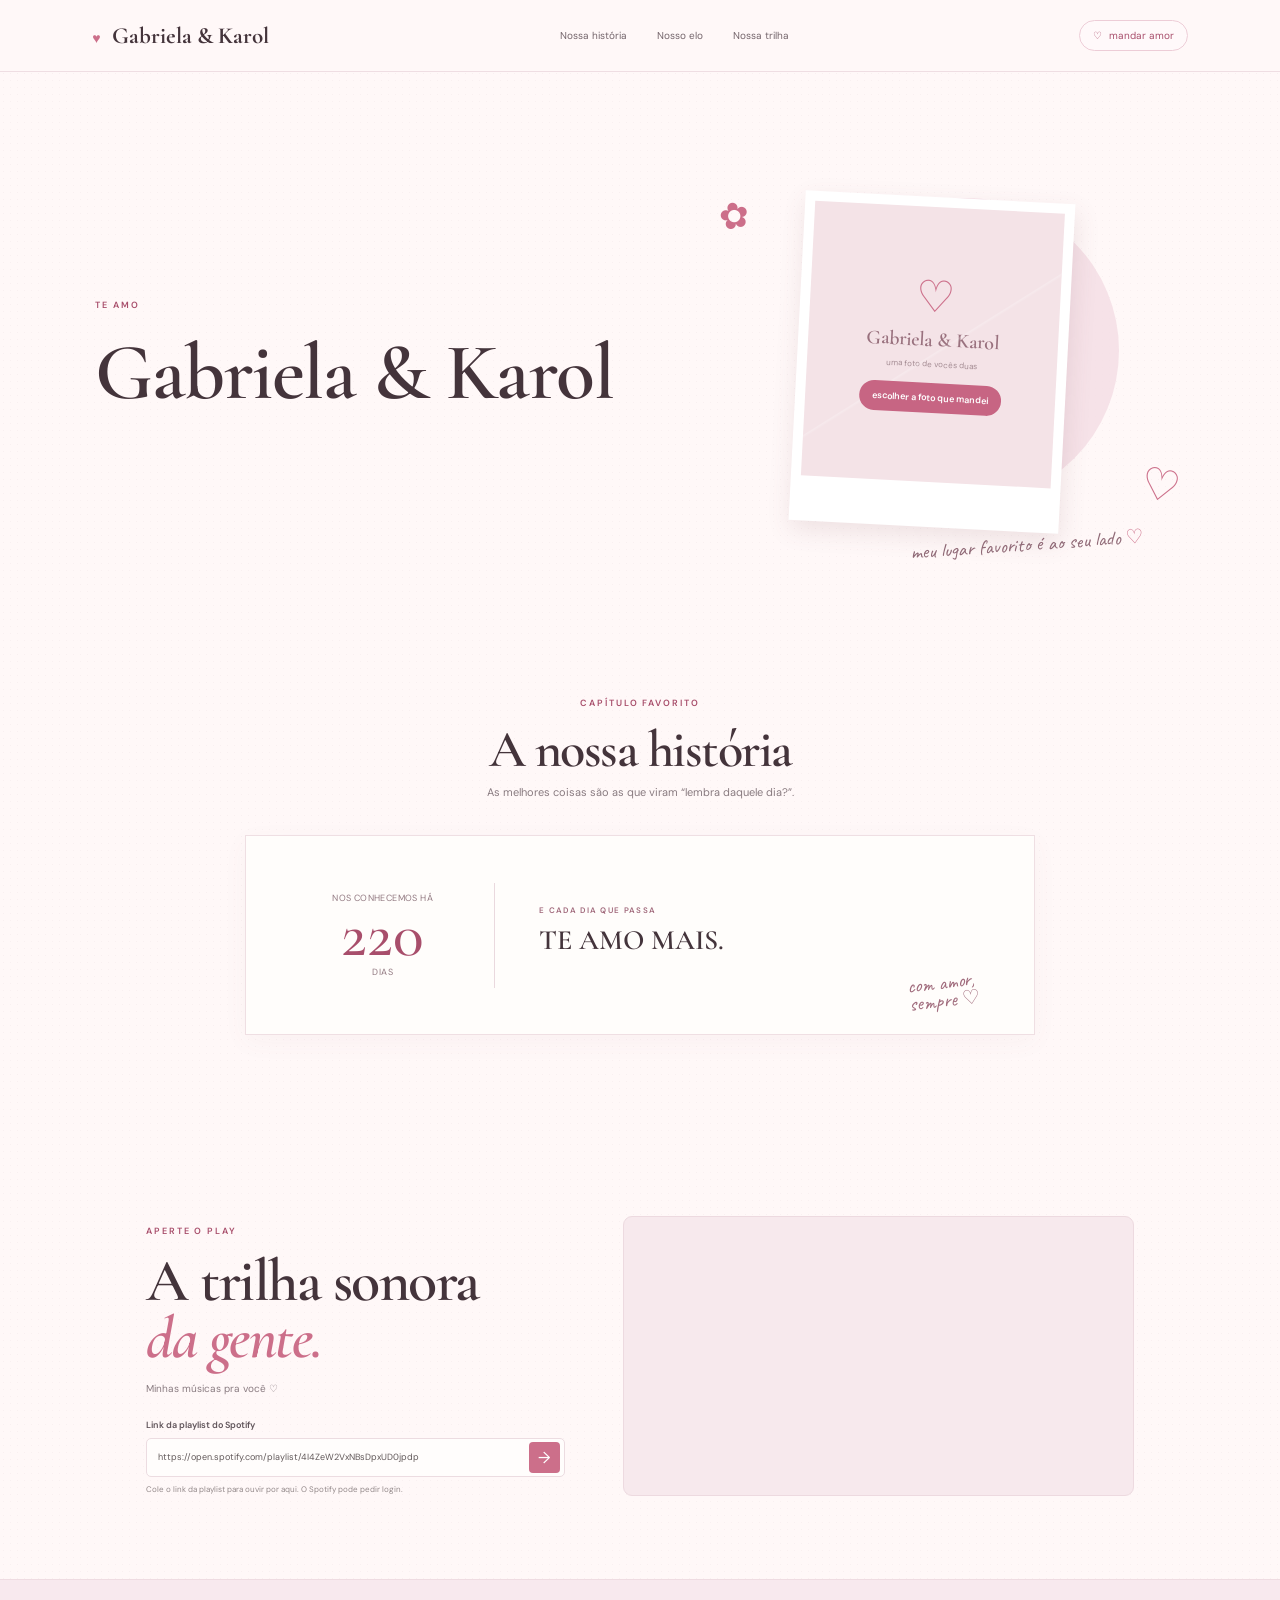
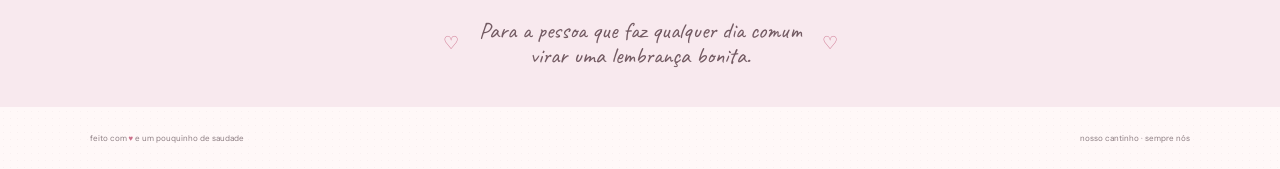
==== index.html @ 45f1d8fd "Create romantic couple mini-site" ====
<!doctype html>
<html lang="pt-BR">
  <head>
    <meta charset="UTF-8" />
    <meta name="viewport" content="width=device-width, initial-scale=1.0" />
    <meta name="theme-color" content="#fff8fb" />
    <meta name="description" content="Um cantinho fofo para celebrar a história da Gabriela e da Karol e ouvir música juntinhas." />
    <title>Gabriela &amp; Karol ♡</title>
    <link rel="preconnect" href="https://fonts.googleapis.com" />
    <link rel="preconnect" href="https://fonts.gstatic.com" crossorigin />
    <link href="https://fonts.googleapis.com/css2?family=Caveat:wght@500;600&family=Cormorant+Garamond:wght@500;600;700&family=DM+Sans:wght@400;500;600;700&display=swap" rel="stylesheet" />
    <link rel="stylesheet" href="style.css" />
    <link rel="stylesheet" href="photo-setup.css" />
    <script src="app.js" defer></script>
  </head>
  <body>
    <header class="topbar">
      <a class="brand" href="#inicio" aria-label="Gabriela e Karol, início"><span class="brand-heart">♥</span> Gabriela &amp; Karol</a>
      <nav aria-label="Navegação principal">
        <a href="#historia">Nossa história</a>
        <a href="elo.html">Nosso elo</a>
        <a href="#musica">Nossa trilha</a>
      </nav>
      <button class="sound-toggle" id="heartButton" type="button" aria-label="Enviar um coração">♡ <span>mandar amor</span></button>
    </header>

    <main>
      <section class="hero" id="inicio">
        <div class="hero-copy">
          <span class="eyebrow">te amo</span>
          <h1>Gabriela &amp; Karol</h1>
        </div>
        <div class="hero-art" aria-label="Moldura de foto do casal">
          <div class="sun-shape"></div>
          <div class="photo-frame">
            <img id="heroPhoto" alt="Gabriela e Karol juntas" />
            <div class="photo-placeholder" id="photoPlaceholder"><span>♡</span><strong>Gabriela &amp; Karol</strong><small>uma foto de vocês duas</small><label class="photo-setup" for="photoUpload">escolher a foto que mandei</label><input id="photoUpload" type="file" accept="image/*" hidden /></div>
          </div>
          <span class="float-doodle doodle-one">✿</span><span class="float-doodle doodle-two">♡</span>
          <div class="photo-caption">meu lugar favorito é ao seu lado <span>♡</span></div>
        </div>
      </section>

      <section class="story section-wrap" id="historia">
        <div class="section-heading">
          <span class="eyebrow">capítulo favorito</span>
          <h2>A nossa história</h2>
          <p>As melhores coisas são as que viram “lembra daquele dia?”.</p>
        </div>
        <div class="story-card">
          <div class="story-date"><span>NOS CONHECEMOS HÁ</span><strong id="daysTogether">∞</strong><span>DIAS</span></div>
          <div class="story-divider"></div>
          <div class="story-edit">
            <span class="mini-label">E CADA DIA QUE PASSA</span>
            <h3>TE AMO MAIS.</h3>
          </div>
          <span class="story-scribble">com amor,<br />sempre ♡</span>
        </div>
      </section>

      <section class="music-section section-wrap" id="musica">
        <div class="music-copy"><span class="eyebrow">aperte o play</span><h2>A trilha sonora<br /><em>da gente.</em></h2><p>Minhas músicas pra você ♡</p>
          <label class="playlist-label" for="playlistUrl">Link da playlist do Spotify</label>
          <div class="playlist-input"><input id="playlistUrl" type="url" value="https://open.spotify.com/playlist/4I4ZeW2VxNBsDpxUD0jpdp" placeholder="https://open.spotify.com/playlist/..." /><button id="loadPlaylist" type="button" aria-label="Carregar playlist">→</button></div>
          <small class="music-note">Cole o link da playlist para ouvir por aqui. O Spotify pode pedir login.</small>
        </div>
        <div class="spotify-card" id="spotifyCard">
          <div class="vinyl"><div class="vinyl-center">♡</div></div>
          <div class="spotify-empty"><span>♫</span><strong>uma música para nós</strong><small>a playlist de vocês aparece aqui</small></div>
          <div class="spotify-embed" id="spotifyEmbed"></div>
        </div>
      </section>

      <section class="little-note"><span>♡</span><p>Para a pessoa que faz qualquer dia comum<br />virar uma lembrança bonita.</p><span>♡</span></section>
    </main>

    <footer><span>feito com <b>♥</b> e um pouquinho de saudade</span><span>nosso cantinho · sempre nós</span></footer>
    <div class="toast" id="toast" role="status" aria-live="polite"></div>
  </body>
</html>
---- style.css ----
:root{font-family:'DM Sans',sans-serif;color:#44343b;background:#fff8f8;font-synthesis:none;text-rendering:optimizeLegibility;--ink:#44343b;--muted:#897b80;--pink:#cc6f8a;--berry:#a84e6b;--paper:#fff8f8;--blush:#f8e6eb;--line:#ead9de;--serif:'Cormorant Garamond',Georgia,serif;--hand:'Caveat',cursive}
*{box-sizing:border-box}html{scroll-behavior:smooth;scroll-padding-top:76px}body{margin:0;min-width:320px;background-color:var(--paper);background-image:radial-gradient(#8b67730d .7px,transparent .7px);background-size:7px 7px}button,input{font:inherit}button{cursor:pointer}
.topbar{height:72px;padding:0 7.2%;display:flex;align-items:center;justify-content:space-between;border-bottom:1px solid #efdee3;background:#fff8f8ed;position:sticky;top:0;z-index:5;backdrop-filter:blur(8px)}.brand{color:var(--ink);font:700 23px var(--serif);text-decoration:none}.brand-heart{color:var(--pink);font:14px 'DM Sans',sans-serif;margin-right:7px}.topbar nav{display:flex;gap:30px}.topbar nav a{color:#74656b;font-size:10px;text-decoration:none}.topbar nav a:hover{color:var(--berry)}.sound-toggle{border:1px solid #edcdd7;border-radius:20px;background:#fff9fa;color:var(--berry);padding:8px 13px;font-size:10px}.sound-toggle span{margin-left:4px}
.hero{max-width:1180px;min-height:570px;margin:auto;padding:75px 45px 66px;display:grid;grid-template-columns:1fr .95fr;align-items:center;gap:50px;overflow:hidden}.eyebrow{color:var(--berry);font-size:9px;font-weight:600;letter-spacing:1.9px;text-transform:uppercase}.sparkle{font-size:13px;margin-right:6px}.hero h1,.section-heading h2,.music-copy h2{font-family:var(--serif);font-weight:600;letter-spacing:-1.5px}.hero h1{font-size:clamp(55px,6.6vw,80px);line-height:.98;margin:21px 0 18px}.hero h1 em,.music-copy h2 em{color:var(--pink);font-weight:600}.hero-copy>p{max-width:390px;color:var(--muted);font-size:12px;line-height:1.85;margin:0 0 25px}.button{display:inline-flex;align-items:center;gap:22px;padding:13px 16px;border:0;border-radius:5px;text-decoration:none;font-size:10px;font-weight:600;transition:transform .2s,box-shadow .2s}.button:hover{transform:translateY(-2px);box-shadow:0 6px 15px #8e50601c}.button-primary{background:var(--pink);color:white}.button-primary:hover{background:var(--berry)}.hero-note{margin-top:30px;color:#987b85;font:19px var(--hand)}.tiny-heart{color:var(--pink);margin-right:5px}
.hero-art{height:390px;position:relative;display:grid;place-items:center}.sun-shape{position:absolute;width:305px;height:305px;border-radius:50%;background:#f5dfe6;right:13%;top:8%;opacity:.85}.photo-frame{width:min(270px,72%);height:330px;position:relative;z-index:1;background:#fff;padding:10px 10px 45px;box-shadow:2px 9px 24px #75445120;transform:rotate(3deg)}.photo-frame img{display:none;width:100%;height:100%;object-fit:cover;filter:saturate(.88)}.photo-frame.has-photo img{display:block}.photo-frame.has-photo .photo-placeholder{display:none}.photo-placeholder{height:100%;background:#f4e3e7;display:flex;flex-direction:column;justify-content:center;align-items:center;color:#99717e;position:relative;overflow:hidden}.photo-placeholder::before{content:'';position:absolute;inset:0;background:linear-gradient(145deg,transparent 52%,#fff7 52.3%,transparent 53%);opacity:.5}.photo-placeholder>span{font:44px var(--serif);line-height:1;color:var(--pink)}.photo-placeholder strong{font:600 20px var(--serif);margin-top:8px}.photo-placeholder small{font-size:8px;margin-top:7px;color:#a38b92}.upload-button{position:absolute;right:15px;bottom:11px;width:25px;height:25px;border:0;border-radius:50%;display:grid;place-items:center;background:#f8e5eb;color:var(--berry);font-size:16px;cursor:pointer}.float-doodle{position:absolute;z-index:2;color:var(--pink);font-family:var(--hand)}.doodle-one{top:26px;left:8%;font-size:36px;transform:rotate(-12deg)}.doodle-two{right:1%;bottom:44px;font-size:44px;transform:rotate(12deg)}.photo-caption{position:absolute;bottom:0;right:8%;color:#916b78;font:20px var(--hand);transform:rotate(-4deg)}.photo-caption span{color:var(--pink)}
.section-wrap{max-width:1060px;margin:auto;padding:75px 36px}.story{padding-top:48px}.section-heading{text-align:center}.section-heading h2{font-size:52px;line-height:1;margin:13px 0 9px}.section-heading>p{color:var(--muted);font-size:11px;margin:0}.story-card{max-width:790px;min-height:200px;margin:36px auto 23px;padding:30px 7%;border:1px solid #efdfe3;background:#fffdfb;box-shadow:0 7px 24px #8953620b;display:flex;align-items:center;gap:44px;position:relative}.story-date{min-width:135px;display:flex;flex-direction:column;align-items:center;color:#927981}.story-date span{font-size:9px;letter-spacing:.4px}.story-date strong{font:500 64px/.98 var(--serif);color:var(--berry)}.story-divider{height:105px;width:1px;background:#ead9de}.story-edit .mini-label,.mini-label{display:block;color:#a26b7d;font-size:8px;font-weight:600;letter-spacing:1.3px;text-transform:uppercase}.story-edit h3{font:600 28px/1.1 var(--serif);margin:10px 0}.story-edit label{display:block;color:var(--muted);font-size:9px;margin:10px 0 4px}.story-edit input{border:1px solid #ecdce1;border-radius:4px;padding:6px 8px;color:#62545a;font-size:10px;background:#fff9fa}.story-scribble{position:absolute;right:7%;bottom:24px;color:#a06b7c;font:20px/.9 var(--hand);transform:rotate(-7deg)}.memory-row{max-width:790px;margin:auto;display:grid;grid-template-columns:repeat(3,1fr);gap:14px}.memory-card{min-height:135px;padding:18px 17px;border-radius:3px;position:relative;box-shadow:1px 3px 8px #69424d0a}.memory-pink{background:#f9e9ee}.memory-yellow{background:#fdf0f2}.memory-lilac{background:#f3eaf0}.memory-icon{position:absolute;right:14px;top:12px;color:#bc7185;font-size:14px}.memory-card .mini-label{font-size:7px}.memory-card p{font:600 19px/1.17 var(--serif);margin:14px 0 0;color:#51434a}
.games-section{background:#f8e9ee;border-top:1px solid #efdce2;border-bottom:1px solid #efdce2}.games-section .section-wrap{padding-top:69px;padding-bottom:70px}.games-heading{margin-bottom:32px}.games-heading h2{font-size:48px}.game-layout{max-width:790px;margin:auto;display:grid;grid-template-columns:1fr 200px;gap:15px}.quiz-card,.score-card{padding:23px;border:1px solid #eddee2;border-radius:7px;background:#fffdfc;box-shadow:0 5px 16px #80505d0c}.quiz-topline{display:flex;justify-content:space-between;align-items:center}.quiz-tag{color:var(--berry);font-size:8px;font-weight:600;letter-spacing:1.4px}.quiz-count{color:#95858a;font-size:9px}.progress-track{height:3px;margin:12px 0 18px;background:#f2e7ea;border-radius:3px}.progress-track span{display:block;height:100%;width:20%;background:var(--pink);border-radius:3px;transition:width .3s}.quiz-card h3{font:600 26px/1.14 var(--serif);margin:0 0 16px}.answer-list{display:grid;grid-template-columns:1fr 1fr;gap:8px}.answer-option{min-height:41px;padding:10px 11px;border:1px solid #eee1e5;border-radius:5px;background:#fff;color:#6b5b62;text-align:left;font-size:9px;transition:background .15s,border-color .15s}.answer-option:hover{border-color:#dba7b6;background:#fff7f9}.answer-option.selected{border-color:var(--pink);background:#f9e9ee;color:#8c5063}.answer-option.correct{border-color:#a6b49b;background:#eff3ed;color:#56694e}.answer-option.wrong{border-color:#d1a09a;background:#f8eeec;color:#965c55}.quiz-footer{display:flex;justify-content:space-between;align-items:center;margin-top:17px;padding-top:12px;border-top:1px solid #f1e7ea}.quiz-footer>span{color:#92858a;font-size:8px}.next-button{padding:7px 10px;border:0;border-radius:4px;background:#f7e7ec;color:var(--berry);font-size:9px;font-weight:600}.next-button:disabled{opacity:.45;cursor:not-allowed}.next-button span{margin-left:5px}.result-message{font:600 21px/1.2 var(--serif);color:#70545e}.score-card{position:relative;display:flex;flex-direction:column;justify-content:center;background:#f4e1e7;border-color:#ecd8df}.score-heart{position:absolute;right:14px;top:12px;color:var(--pink);font-size:20px}.score-number{margin-top:8px;color:#805360;font:500 60px/1 var(--serif)}.score-number small{color:#97888c;font:11px 'DM Sans',sans-serif}.score-card p{margin:4px 0 14px;color:#83747a;font-size:8px;line-height:1.6}.text-button{padding:0 0 3px;border:0;border-bottom:1px solid #d6aeb9;background:transparent;color:var(--berry);font-size:8px}.date-game{max-width:790px;margin:15px auto 0;padding:17px 18px;display:flex;align-items:center;justify-content:space-between;gap:14px;border:1px solid #efdee3;border-radius:6px;background:#fffafa}.date-game h3{margin:5px 0;font:600 24px var(--serif)}.date-game p{margin:0;color:var(--muted);font-size:9px}.date-result{max-width:190px;color:#956273;font:20px var(--hand);text-align:center}.button-dark{background:#57454d;color:#fff9fa;padding:11px 13px;font-size:9px;white-space:nowrap}.button-dark:hover{background:#765966}
.music-section{display:grid;grid-template-columns:.9fr 1.1fr;align-items:center;gap:58px;padding-top:83px;padding-bottom:83px}.music-copy h2{font-size:60px;line-height:.94;margin:14px 0}.music-copy>p{max-width:330px;margin:0 0 21px;color:var(--muted);font-size:10px;line-height:1.8}.playlist-label{display:block;margin-bottom:7px;color:#60545a;font-size:9px;font-weight:600}.playlist-input{height:39px;padding:3px 4px;display:flex;border:1px solid #ecdce1;border-radius:5px;background:#fffdfc}.playlist-input input{flex:1;min-width:0;padding:0 7px;border:0;outline:0;background:transparent;color:#62595a;font-size:9px}.playlist-input button{width:31px;border:0;border-radius:4px;background:var(--pink);color:white;font-size:16px}.music-note{display:block;margin-top:7px;color:#93898a;font-size:8px}.spotify-card{min-height:280px;padding:22px;position:relative;overflow:hidden;display:grid;place-items:center;background:#f7e9ed;border:1px solid #eddae0;border-radius:9px}.vinyl{position:absolute;top:-35px;right:-18px;width:190px;height:190px;border-radius:50%;background:repeating-radial-gradient(circle,#49383e 0,#49383e 2px,#5b4b50 3px,#49383e 4px);opacity:.1}.vinyl-center{position:absolute;top:50%;left:50%;width:50px;height:50px;display:grid;place-items:center;border-radius:50%;background:var(--pink);color:white;transform:translate(-50%,-50%)}.spotify-empty{z-index:1;display:flex;flex-direction:column;align-items:center;color:#755660}.spotify-empty>span{color:var(--pink);font-size:25px}.spotify-empty strong{margin-top:6px;font:600 23px var(--serif)}.spotify-empty small{margin-top:4px;color:#918486;font-size:8px}.spotify-embed{position:absolute;inset:0;z-index:2}.spotify-embed iframe{width:100%;height:100%;border:0;border-radius:9px}.spotify-card.has-embed .spotify-empty,.spotify-card.has-embed .vinyl{display:none}.little-note{padding:38px 20px;display:flex;align-items:center;justify-content:center;gap:20px;background:#f8e9ee;border-top:1px solid #efdce2;text-align:center;color:#725a62}.little-note>span{color:var(--pink);font-size:18px}.little-note p{margin:0;font:23px/1.1 var(--hand)}footer{min-height:62px;padding:14px 7%;display:flex;align-items:center;justify-content:space-between;color:#8d7e83;font-size:8px}footer b{color:var(--pink)}
.toast{position:fixed;z-index:8;left:50%;bottom:22px;padding:10px 15px;border-radius:20px;background:#57454d;color:white;font-size:10px;opacity:0;pointer-events:none;transform:translate(-50%,15px);transition:.2s}.toast.show{opacity:1;transform:translate(-50%,0)}.floating-heart{position:fixed;z-index:7;color:var(--pink);pointer-events:none;animation:float-up 1.5s ease-out forwards;font-size:20px}@keyframes float-up{to{transform:translateY(-100px) scale(1.5);opacity:0}}
@media(max-width:720px){.topbar{height:61px;padding:0 5%}.topbar nav{gap:14px}.topbar nav a{font-size:9px}.topbar nav a:first-child{display:none}.sound-toggle{padding:7px 10px}.sound-toggle span{display:none}.hero{min-height:auto;padding:55px 25px 48px;grid-template-columns:1fr;gap:8px;text-align:center}.hero h1{font-size:61px}.hero-copy>p{margin-left:auto;margin-right:auto}.hero-art{height:325px}.photo-frame{height:285px}.sun-shape{width:245px;height:245px;right:calc(50% - 145px)}.doodle-one{left:10%}.doodle-two{right:7%}.photo-caption{right:11%;bottom:1px}.section-wrap{padding:60px 21px}.story-card{gap:17px;padding:24px 12px}.story-date{min-width:88px}.story-date strong{font-size:53px}.story-scribble{display:none}.memory-row{gap:9px}.memory-card{padding:14px 10px;min-height:140px}.memory-card p{font-size:17px}.game-layout{grid-template-columns:1fr;gap:10px}.score-card{min-height:125px;padding:18px 22px}.score-heart{right:18px}.score-number{font-size:47px}.date-game{flex-wrap:wrap}.date-game>div:first-child{width:100%}.date-result{flex:1;text-align:left}.music-section{grid-template-columns:1fr;gap:29px;padding-top:63px;padding-bottom:60px}.spotify-card{min-height:235px}footer{gap:10px;font-size:7px}}
@media(max-width:430px){.topbar nav{gap:10px}.topbar nav a{font-size:8px}.brand{font-size:19px}.hero h1{font-size:51px}.section-heading h2,.games-heading h2{font-size:40px}.story-card{gap:11px}.story-date{min-width:72px}.story-date strong{font-size:43px}.story-edit h3{font-size:23px}.memory-row{grid-template-columns:1fr;gap:7px}.memory-card{min-height:92px}.answer-list{grid-template-columns:1fr}.quiz-card{padding:18px}.quiz-card h3{font-size:24px}.date-result{max-width:none}.music-copy h2{font-size:51px}}
---- photo-setup.css ----
.photo-placeholder::before{pointer-events:none}.photo-setup{position:relative;z-index:2;display:inline-flex;align-items:center;justify-content:center;margin-top:14px;padding:9px 13px;border-radius:20px;background:#c76583;color:#fff;font:600 9px 'DM Sans',sans-serif;cursor:pointer;transition:background .2s}.photo-setup:hover{background:#a84e6b}.photo-placeholder small{margin-top:7px}.photo-frame.has-photo .photo-setup{display:none}
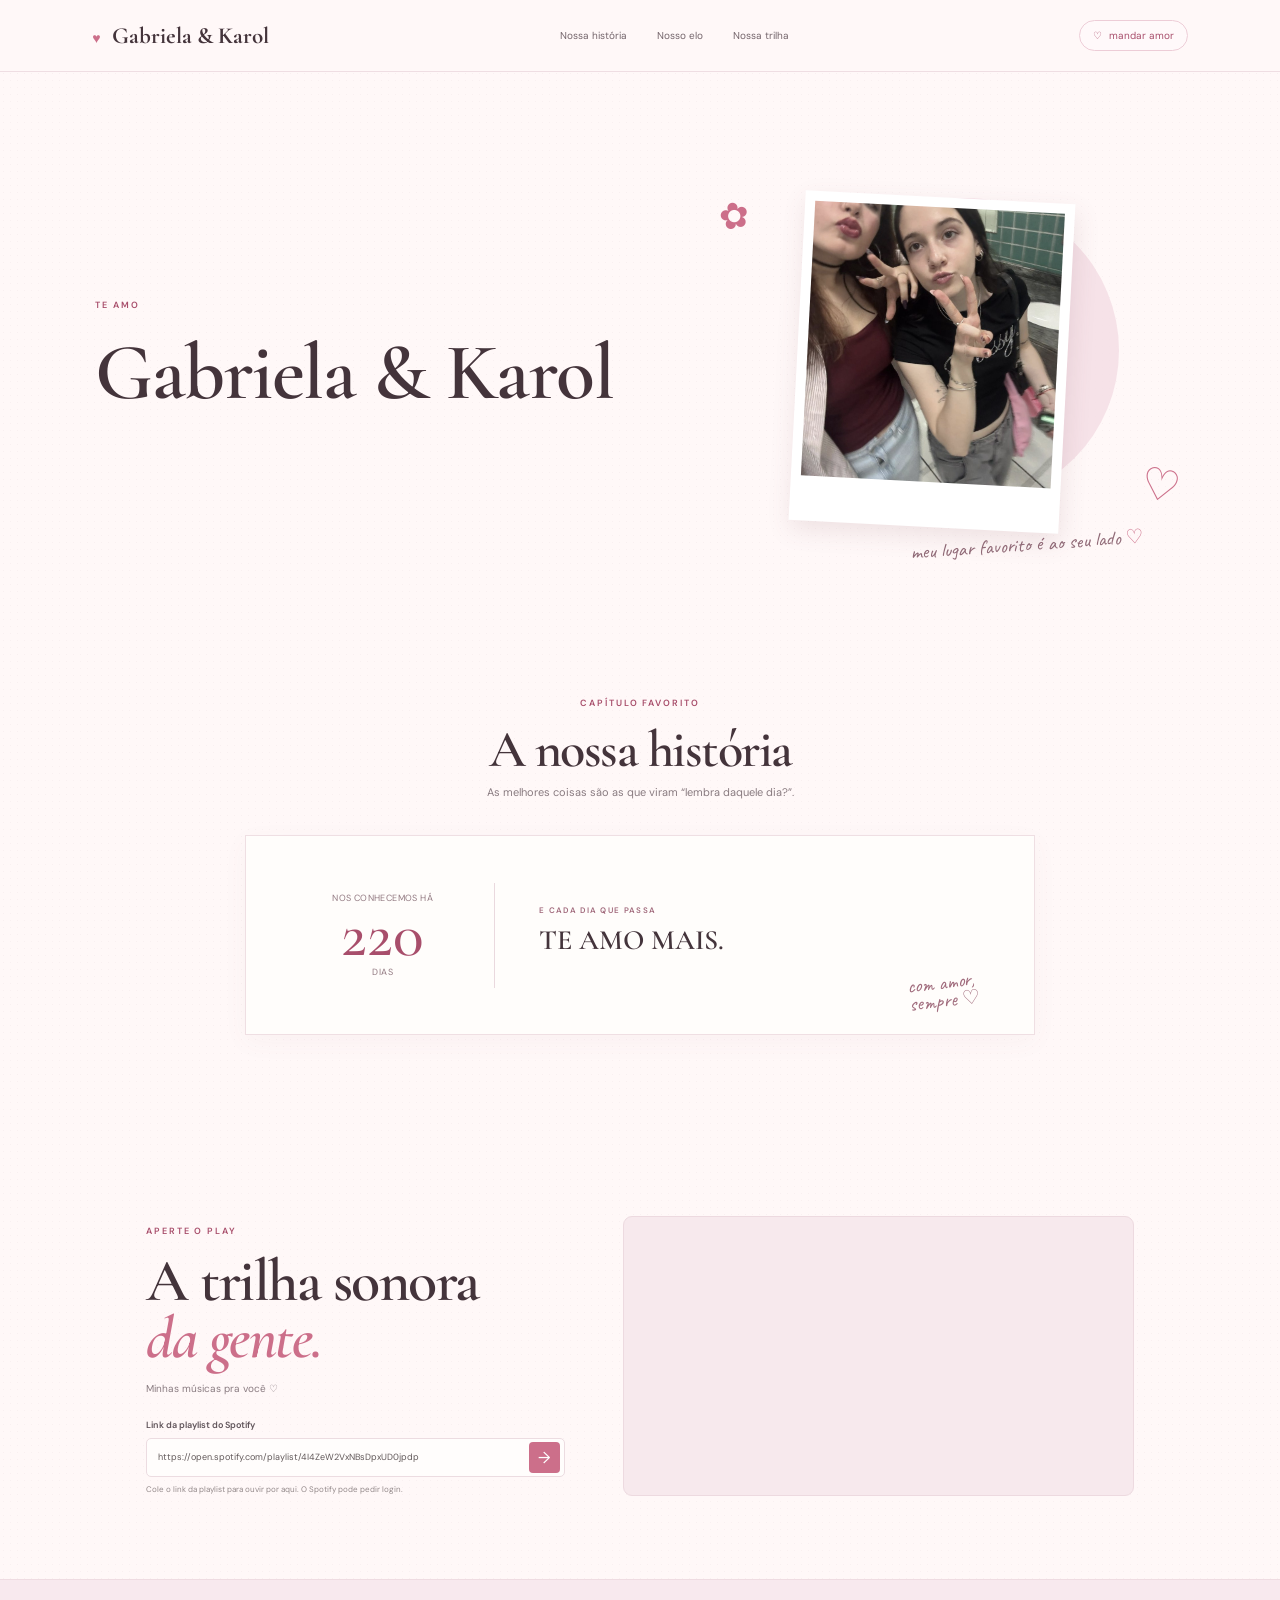
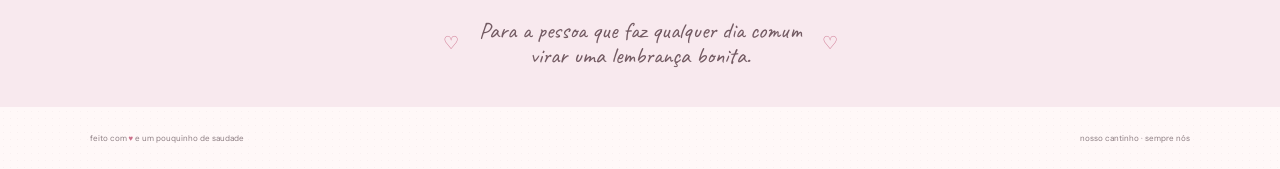
==== commit c40fbdf4: "Add permanent couple photo" ====
--- a/index.html
+++ b/index.html
@@ -10,7 +10,6 @@
     <link rel="preconnect" href="https://fonts.gstatic.com" crossorigin />
     <link href="https://fonts.googleapis.com/css2?family=Caveat:wght@500;600&family=Cormorant+Garamond:wght@500;600;700&family=DM+Sans:wght@400;500;600;700&display=swap" rel="stylesheet" />
     <link rel="stylesheet" href="style.css" />
-    <link rel="stylesheet" href="photo-setup.css" />
     <script src="app.js" defer></script>
   </head>
   <body>
@@ -33,8 +32,8 @@
         <div class="hero-art" aria-label="Moldura de foto do casal">
           <div class="sun-shape"></div>
           <div class="photo-frame">
-            <img id="heroPhoto" alt="Gabriela e Karol juntas" />
-            <div class="photo-placeholder" id="photoPlaceholder"><span>♡</span><strong>Gabriela &amp; Karol</strong><small>uma foto de vocês duas</small><label class="photo-setup" for="photoUpload">escolher a foto que mandei</label><input id="photoUpload" type="file" accept="image/*" hidden /></div>
+            <img id="heroPhoto" src="foto-gabriela-karol.jpg" alt="Gabriela e Karol juntas" />
+            <div class="photo-placeholder" id="photoPlaceholder"><span>♡</span><strong>Gabriela &amp; Karol</strong><small>uma foto de vocês duas</small></div>
           </div>
           <span class="float-doodle doodle-one">✿</span><span class="float-doodle doodle-two">♡</span>
           <div class="photo-caption">meu lugar favorito é ao seu lado <span>♡</span></div>
